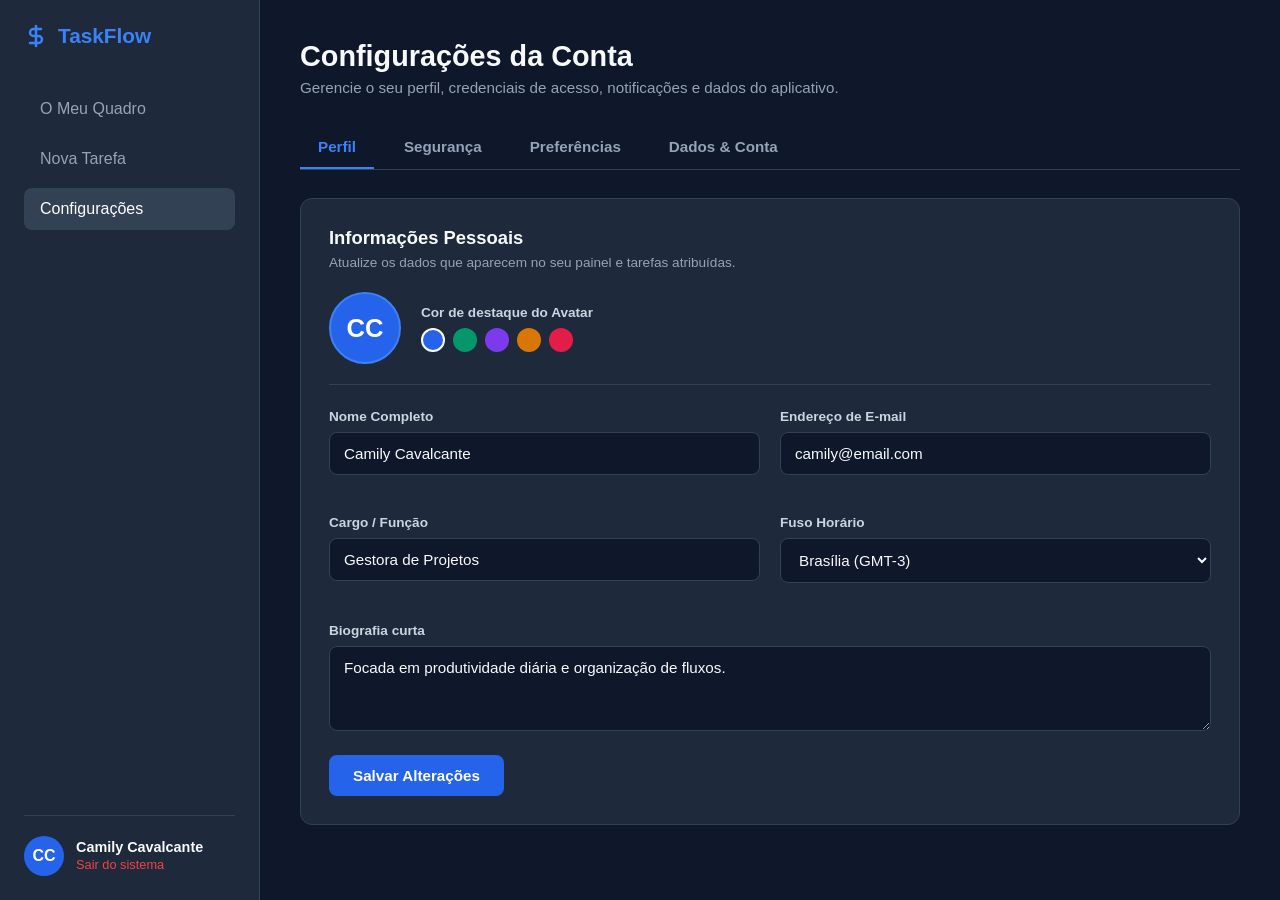
==== configuracoes.html @ 38b59432 "alterações" ====
<!DOCTYPE html>
<html lang="pt-PT">
<head>
    <meta charset="UTF-8">
    <meta name="viewport" content="width=device-width, initial-scale=1.0">
    <title>Gerenciador de Tarefas - Configurações</title>
    <style>
        * {
            margin: 0;
            padding: 0;
            box-sizing: border-box;
            font-family: 'Segoe UI', Tahoma, Geneva, Verdana, sans-serif;
        }

        body {
            background-color: #0f172a;
            color: #f8fafc;
            display: flex;
            min-height: 100vh;
        }

        /* Barra Lateral */
        .sidebar {
            width: 260px;
            background-color: #1e293b;
            padding: 24px;
            display: flex;
            flex-direction: column;
            justify-content: space-between;
            border-right: 1px solid #334155;
            flex-shrink: 0;
        }

        .logo {
            font-size: 1.3rem;
            font-weight: 700;
            color: #3b82f6;
            margin-bottom: 40px;
            display: flex;
            align-items: center;
            gap: 10px;
            text-decoration: none;
        }

        .nav-links {
            list-style: none;
            display: flex;
            flex-direction: column;
            gap: 8px;
        }

        .nav-item a {
            display: block;
            padding: 12px 16px;
            color: #94a3b8;
            text-decoration: none;
            border-radius: 8px;
            font-weight: 500;
            transition: all 0.2s;
        }

        .nav-item.active a, .nav-item a:hover {
            background-color: #334155;
            color: #fff;
        }

        .user-profile {
            display: flex;
            align-items: center;
            gap: 12px;
            padding-top: 20px;
            border-top: 1px solid #334155;
        }

        .avatar {
            width: 40px;
            height: 40px;
            background-color: #2563eb;
            border-radius: 50%;
            display: flex;
            align-items: center;
            justify-content: center;
            font-weight: 600;
            color: #fff;
            flex-shrink: 0;
        }

        .user-info .name {
            font-size: 0.9rem;
            font-weight: 600;
            max-width: 140px;
            white-space: nowrap;
            overflow: hidden;
            text-overflow: ellipsis;
        }

        .user-info .logout {
            font-size: 0.8rem;
            color: #ef4444;
            text-decoration: none;
            display: inline-block;
            margin-top: 2px;
        }

        /* Conteúdo Principal */
        .main-content {
            flex: 1;
            padding: 40px;
            overflow-y: auto;
            max-width: 1050px;
        }

        .header {
            margin-bottom: 30px;
        }

        .header h1 {
            font-size: 1.8rem;
            margin-bottom: 6px;
        }

        .header p {
            color: #94a3b8;
            font-size: 0.95rem;
        }

        /* Abas de Navegação Interna */
        .settings-tabs {
            display: flex;
            gap: 12px;
            border-bottom: 1px solid #334155;
            margin-bottom: 28px;
            overflow-x: auto;
        }

        .tab-btn {
            background: transparent;
            border: none;
            outline: none;
            color: #94a3b8;
            padding: 12px 18px;
            font-size: 0.95rem;
            font-weight: 600;
            cursor: pointer;
            border-bottom: 2px solid transparent;
            transition: all 0.2s;
            white-space: nowrap;
        }

        .tab-btn:hover {
            color: #f8fafc;
        }

        .tab-btn.active {
            color: #3b82f6;
            border-bottom-color: #3b82f6;
        }

        /* Painéis das Abas */
        .tab-panel {
            display: none;
            animation: fadeIn 0.2s ease-in-out;
        }

        .tab-panel.active {
            display: block;
        }

        @keyframes fadeIn {
            from { opacity: 0; transform: translateY(4px); }
            to { opacity: 1; transform: translateY(0); }
        }

        /* Cards de Configuração */
        .card {
            background-color: #1e293b;
            border: 1px solid #334155;
            border-radius: 12px;
            padding: 28px;
            margin-bottom: 24px;
        }

        .card-title {
            font-size: 1.15rem;
            font-weight: 600;
            margin-bottom: 6px;
        }

        .card-desc {
            color: #94a3b8;
            font-size: 0.85rem;
            margin-bottom: 22px;
        }

        /* Seção do Avatar com Foto */
        .avatar-edit-section {
            display: flex;
            align-items: center;
            gap: 20px;
            margin-bottom: 24px;
            padding-bottom: 20px;
            border-bottom: 1px solid #334155;
        }

        .avatar-preview {
            width: 72px;
            height: 72px;
            border-radius: 50%;
            background-color: #2563eb;
            display: flex;
            align-items: center;
            justify-content: center;
            font-size: 1.6rem;
            font-weight: 700;
            color: #fff;
            border: 2px solid #3b82f6;
        }

        .avatar-colors {
            display: flex;
            gap: 8px;
            margin-top: 8px;
        }

        .color-dot {
            width: 24px;
            height: 24px;
            border-radius: 50%;
            cursor: pointer;
            border: 2px solid transparent;
            transition: transform 0.15s;
        }

        .color-dot:hover {
            transform: scale(1.15);
        }

        .color-dot.selected {
            border-color: #fff;
        }

        /* Formulários e Inputs */
        .form-grid {
            display: grid;
            grid-template-columns: 1fr 1fr;
            gap: 20px;
        }

        .form-group {
            margin-bottom: 20px;
        }

        .form-group.full-width {
            grid-column: 1 / -1;
        }

        label {
            display: block;
            margin-bottom: 8px;
            color: #cbd5e1;
            font-size: 0.85rem;
            font-weight: 600;
        }

        input[type="text"],
        input[type="email"],
        input[type="password"],
        select,
        textarea {
            width: 100%;
            padding: 12px 14px;
            background-color: #0f172a;
            border: 1px solid #334155;
            border-radius: 8px;
            color: #f8fafc;
            font-size: 0.95rem;
            outline: none;
            transition: border-color 0.2s;
        }

        input:focus, select:focus, textarea:focus {
            border-color: #3b82f6;
        }

        textarea {
            resize: vertical;
            min-height: 85px;
        }

        /* Toggle Switches */
        .toggle-item {
            display: flex;
            justify-content: space-between;
            align-items: center;
            padding: 16px 0;
            border-bottom: 1px solid #334155;
        }

        .toggle-item:last-child {
            border-bottom: none;
            padding-bottom: 0;
        }

        .toggle-label {
            font-weight: 600;
            font-size: 0.95rem;
            margin-bottom: 2px;
        }

        .toggle-desc {
            font-size: 0.8rem;
            color: #94a3b8;
        }

        .switch {
            position: relative;
            display: inline-block;
            width: 46px;
            height: 24px;
            flex-shrink: 0;
        }

        .switch input {
            opacity: 0;
            width: 0;
            height: 0;
        }

        .slider {
            position: absolute;
            cursor: pointer;
            top: 0; left: 0; right: 0; bottom: 0;
            background-color: #334155;
            transition: .3s;
            border-radius: 34px;
        }

        .slider:before {
            position: absolute;
            content: "";
            height: 18px;
            width: 18px;
            left: 3px;
            bottom: 3px;
            background-color: white;
            transition: .3s;
            border-radius: 50%;
        }

        input:checked + .slider {
            background-color: #2563eb;
        }

        input:checked + .slider:before {
            transform: translateX(22px);
        }

        /* Botões */
        .btn-primary {
            background-color: #2563eb;
            color: #fff;
            border: none;
            padding: 12px 24px;
            border-radius: 8px;
            font-weight: 600;
            font-size: 0.95rem;
            cursor: pointer;
            transition: background 0.2s;
        }

        .btn-primary:hover {
            background-color: #1d4ed8;
        }

        .btn-secondary {
            background-color: #334155;
            color: #cbd5e1;
            border: none;
            padding: 11px 20px;
            border-radius: 8px;
            font-weight: 600;
            font-size: 0.9rem;
            cursor: pointer;
            transition: background 0.2s;
        }

        .btn-secondary:hover {
            background-color: #475569;
        }

        .btn-danger {
            background-color: #ef4444;
            color: #fff;
            border: none;
            padding: 11px 20px;
            border-radius: 8px;
            font-weight: 600;
            font-size: 0.9rem;
            cursor: pointer;
            transition: background 0.2s;
        }

        .btn-danger:hover {
            background-color: #dc2626;
        }

        /* Zona de Perigo */
        .danger-card {
            border: 1px solid #7f1d1d;
            background-color: #1c151c;
        }

        .danger-card .card-title {
            color: #f87171;
        }

        /* Toast de Feedback */
        .toast {
            position: fixed;
            bottom: 24px;
            right: 24px;
            background-color: #10b981;
            color: #fff;
            padding: 14px 22px;
            border-radius: 8px;
            font-weight: 600;
            box-shadow: 0 10px 25px rgba(0, 0, 0, 0.4);
            transform: translateY(100px);
            opacity: 0;
            transition: all 0.3s ease;
            z-index: 999;
        }

        .toast.error {
            background-color: #ef4444;
        }

        .toast.show {
            transform: translateY(0);
            opacity: 1;
        }

        @media (max-width: 768px) {
            body { flex-direction: column; }
            .sidebar { width: 100%; border-right: none; border-bottom: 1px solid #334155; }
            .form-grid { grid-template-columns: 1fr; }
            .main-content { padding: 24px; }
        }
    </style>
</head>
<body>

    <!-- Barra Lateral -->
    <aside class="sidebar">
        <div>
            <a href="dashboard.html" class="logo">
                <svg width="24" height="24" viewBox="0 0 24 24" fill="none" stroke="currentColor" stroke-width="2.5" stroke-linecap="round" stroke-linejoin="round"><path d="M12 2v20M17 5H9.5a3.5 3.5 0 0 0 0 7h5a3.5 3.5 0 0 1 0 7H6"/></svg>
                TaskFlow
            </a>
            <ul class="nav-links">
                <li class="nav-item"><a href="dashboard.html">O Meu Quadro</a></li>
                <li class="nav-item"><a href="nova-tarefa.html">Nova Tarefa</a></li>
                <li class="nav-item active"><a href="configuracoes.html">Configurações</a></li>
            </ul>
        </div>

        <div class="user-profile">
            <div class="avatar" id="sidebarAvatar">U</div>
            <div class="user-info">
                <div class="name" id="sidebarName">Utilizador</div>
                <a href="index.html" class="logout" onclick="fazerLogout(event)">Sair do sistema</a>
            </div>
        </div>
    </aside>

    <!-- Conteúdo Principal -->
    <main class="main-content">
        <header class="header">
            <h1>Configurações da Conta</h1>
            <p>Gerencie o seu perfil, credenciais de acesso, notificações e dados do aplicativo.</p>
        </header>

        <!-- Navegação por Abas -->
        <div class="settings-tabs">
            <button class="tab-btn active" onclick="trocarAba(event, 'aba-perfil')">Perfil</button>
            <button class="tab-btn" onclick="trocarAba(event, 'aba-seguranca')">Segurança</button>
            <button class="tab-btn" onclick="trocarAba(event, 'aba-preferencias')">Preferências</button>
            <button class="tab-btn" onclick="trocarAba(event, 'aba-dados')">Dados & Conta</button>
        </div>

        <!-- ABA 1: PERFIL -->
        <section id="aba-perfil" class="tab-panel active">
            <div class="card">
                <h2 class="card-title">Informações Pessoais</h2>
                <p class="card-desc">Atualize os dados que aparecem no seu painel e tarefas atribuídas.</p>

                <div class="avatar-edit-section">
                    <div class="avatar-preview" id="previewAvatar">U</div>
                    <div>
                        <label>Cor de destaque do Avatar</label>
                        <div class="avatar-colors">
                            <div class="color-dot selected" style="background:#2563eb;" onclick="mudarCorAvatar('#2563eb', this)"></div>
                            <div class="color-dot" style="background:#059669;" onclick="mudarCorAvatar('#059669', this)"></div>
                            <div class="color-dot" style="background:#7c3aed;" onclick="mudarCorAvatar('#7c3aed', this)"></div>
                            <div class="color-dot" style="background:#d97706;" onclick="mudarCorAvatar('#d97706', this)"></div>
                            <div class="color-dot" style="background:#e11d48;" onclick="mudarCorAvatar('#e11d48', this)"></div>
                        </div>
                    </div>
                </div>

                <form id="formPerfil" onsubmit="salvarPerfil(event)">
                    <div class="form-grid">
                        <div class="form-group">
                            <label for="nome">Nome Completo</label>
                            <input type="text" id="nome" required placeholder="Ex: Camily Cavalcante">
                        </div>

                        <div class="form-group">
                            <label for="email">Endereço de E-mail</label>
                            <input type="email" id="email" required placeholder="exemplo@email.com">
                        </div>

                        <div class="form-group">
                            <label for="cargo">Cargo / Função</label>
                            <input type="text" id="cargo" placeholder="Ex: Gestora de Projetos">
                        </div>

                        <div class="form-group">
                            <label for="fuso">Fuso Horário</label>
                            <select id="fuso">
                                <option value="America/Sao_Paulo">Brasília (GMT-3)</option>
                                <option value="Europe/Lisbon">Lisboa (GMT+0)</option>
                                <option value="UTC">UTC Padrão</option>
                            </select>
                        </div>

                        <div class="form-group full-width">
                            <label for="biografia">Biografia curta</label>
                            <textarea id="biografia" placeholder="Descreva brevemente a sua função ou foco principal..."></textarea>
                        </div>
                    </div>

                    <button type="submit" class="btn-primary">Salvar Alterações</button>
                </form>
            </div>
        </section>

        <!-- ABA 2: SEGURANÇA -->
        <section id="aba-seguranca" class="tab-panel">
            <div class="card">
                <h2 class="card-title">Alterar Palavra-passe</h2>
                <p class="card-desc">Recomendamos utilizar uma senha forte contendo números, letras e símbolos.</p>

                <form id="formSenha" onsubmit="alterarSenha(event)" style="max-width: 500px;">
                    <div class="form-group">
                        <label for="senhaAtual">Palavra-passe Atual</label>
                        <input type="password" id="senhaAtual" placeholder="••••••••" required>
                    </div>

                    <div class="form-group">
                        <label for="novaSenha">Nova Palavra-passe</label>
                        <input type="password" id="novaSenha" placeholder="Mínimo de 8 caracteres" required minlength="6">
                    </div>

                    <div class="form-group">
                        <label for="confirmaSenha">Confirmar Nova Palavra-passe</label>
                        <input type="password" id="confirmaSenha" placeholder="Repita a nova senha" required minlength="6">
                    </div>

                    <button type="submit" class="btn-primary">Atualizar Palavra-passe</button>
                </form>
            </div>

            <div class="card">
                <h2 class="card-title">Camada Extra de Proteção (2FA)</h2>
                <p class="card-desc">Adicione autenticação em dois fatores para impedir acessos não autorizados.</p>

                <div class="toggle-item">
                    <div>
                        <div class="toggle-label">Autenticação em Duas Etapas</div>
                        <div class="toggle-desc">Solicitar código de verificação via e-mail ou app authenticator ao fazer login.</div>
                    </div>
                    <label class="switch">
                        <input type="checkbox" id="check2FA" onchange="salvar2FA(this.checked)">
                        <span class="slider"></span>
                    </label>
                </div>
            </div>

            <div class="card">
                <h2 class="card-title">Sessões Ativas</h2>
                <p class="card-desc">Dispositivos conectados à sua conta.</p>

                <div class="toggle-item">
                    <div>
                        <div class="toggle-label">Navegador Atual (Este dispositivo)</div>
                        <div class="toggle-desc" id="sessaoStatus">Sessão iniciada • Online agora</div>
                    </div>
                    <span style="color: #10b981; font-size: 0.85rem; font-weight: 600;">Ativo</span>
                </div>
            </div>
        </section>

        <!-- ABA 3: PREFERÊNCIAS -->
        <section id="aba-preferencias" class="tab-panel">
            <div class="card">
                <h2 class="card-title">Notificações e Avisos</h2>
                <p class="card-desc">Controle como e quando deseja receber alertas sobre prazos.</p>

                <div class="toggle-item">
                    <div>
                        <div class="toggle-label">Lembretes de Tarefas Próximas do Vencimento</div>
                        <div class="toggle-desc">Avisar com antecedência quando uma tarefa tiver prazo para o dia de hoje.</div>
                    </div>
                    <label class="switch">
                        <input type="checkbox" id="notifPrazos" checked onchange="salvarPref('notifPrazos', this.checked)">
                        <span class="slider"></span>
                    </label>
                </div>

                <div class="toggle-item">
                    <div>
                        <div class="toggle-label">Sons de Conclusão</div>
                        <div class="toggle-desc">Emitir um som suave ao marcar uma tarefa como concluída.</div>
                    </div>
                    <label class="switch">
                        <input type="checkbox" id="somConclusao" checked onchange="salvarPref('somConclusao', this.checked)">
                        <span class="slider"></span>
                    </label>
                </div>
            </div>

            <div class="card">
                <h2 class="card-title">Exibição de Tarefas</h2>
                <div class="form-grid" style="max-width: 500px;">
                    <div class="form-group">
                        <label for="formatoData">Formato de Data</label>
                        <select id="formatoData" onchange="salvarPref('formatoData', this.value)">
                            <option value="pt-BR">DD/MM/AAAA (Padrão)</option>
                            <option value="en-US">AAAA-MM-DD (ISO)</option>
                        </select>
                    </div>
                </div>
            </div>
        </section>

        <!-- ABA 4: DADOS & CONTA -->
        <section id="aba-dados" class="tab-panel">
            <div class="card">
                <h2 class="card-title">Exportação de Tarefas</h2>
                <p class="card-desc">Transfira ou faça backup de todas as suas tarefas criadas no TaskFlow.</p>
                <button type="button" class="btn-secondary" onclick="exportarTarefas()">Exportar Tarefas (.JSON)</button>
            </div>

            <div class="card danger-card">
                <h2 class="card-title">Zona de Perigo</h2>
                <p class="card-desc">Ações irreversíveis que afetam o seu banco de dados local.</p>

                <div class="toggle-item">
                    <div>
                        <div class="toggle-label" style="color: #fca5a5;">Limpar Tarefas Concluídas</div>
                        <div class="toggle-desc">Remove apenas as tarefas que já estão marcadas como "Concluídas".</div>
                    </div>
                    <button type="button" class="btn-secondary" onclick="limparConcluidas()">Limpar Concluídas</button>
                </div>

                <div class="toggle-item" style="margin-top: 16px;">
                    <div>
                        <div class="toggle-label" style="color: #ef4444;">Restaurar Dados de Fábrica</div>
                        <div class="toggle-desc">Apaga todas as tarefas e reseta o perfil para os valores de teste iniciais.</div>
                    </div>
                    <button type="button" class="btn-danger" onclick="resetarTudo()">Resetar Tudo</button>
                </div>
            </div>
        </section>
    </main>

    <!-- Toast de Notificação -->
    <div id="toast" class="toast">Alterações guardadas com sucesso!</div>

    <script>
        const KEY_USER = "taskflow_user";
        const KEY_TAREFAS = "taskflow_tarefas";

        // Obter iniciais a partir do nome
        function obterIniciais(nome) {
            if (!nome) return "U";
            const partes = nome.trim().split(" ");
            if (partes.length === 1) return partes[0].substring(0, 2).toUpperCase();
            return (partes[0][0] + partes[partes.length - 1][0]).toUpperCase();
        }

        // Exibir Toast
        function mostrarToast(mensagem, isError = false) {
            const toast = document.getElementById("toast");
            toast.textContent = mensagem;
            toast.className = isError ? "toast error show" : "toast show";
            setTimeout(() => {
                toast.className = "toast";
            }, 3000);
        }

        // Alternar Abas
        function trocarAba(evt, idAba) {
            document.querySelectorAll(".tab-btn").forEach(b => b.classList.remove("active"));
            document.querySelectorAll(".tab-panel").forEach(p => p.classList.remove("active"));
            
            evt.currentTarget.classList.add("active");
            document.getElementById(idAba).classList.add("active");
        }

        // Carregar Perfil do LocalStorage
        function carregarPerfil() {
            const salvo = localStorage.getItem(KEY_USER);
            const user = salvo ? JSON.parse(salvo) : {
                nome: "Camily Cavalcante",
                email: "camily@email.com",
                cargo: "Gestora de Projetos",
                fuso: "America/Sao_Paulo",
                biografia: "Focada em produtividade diária e organização de fluxos.",
                corAvatar: "#2563eb",
                twoFactor: false,
                notifPrazos: true,
                somConclusao: true,
                formatoData: "pt-BR"
            };

            // Preencher campos
            document.getElementById("nome").value = user.nome || "";
            document.getElementById("email").value = user.email || "";
            document.getElementById("cargo").value = user.cargo || "";
            document.getElementById("fuso").value = user.fuso || "America/Sao_Paulo";
            document.getElementById("biografia").value = user.biografia || "";
            document.getElementById("check2FA").checked = !!user.twoFactor;
            document.getElementById("notifPrazos").checked = user.notifPrazos !== false;
            document.getElementById("somConclusao").checked = user.somConclusao !== false;
            document.getElementById("formatoData").value = user.formatoData || "pt-BR";

            atualizarUIUsuario(user);
        }

        // Atualizar interface visual do avatar e nome
        function atualizarUIUsuario(user) {
            const iniciais = obterIniciais(user.nome);
            const cor = user.corAvatar || "#2563eb";

            // Sidebar
            const sbAvatar = document.getElementById("sidebarAvatar");
            const sbName = document.getElementById("sidebarName");
            if (sbAvatar) {
                sbAvatar.textContent = iniciais;
                sbAvatar.style.backgroundColor = cor;
            }
            if (sbName) sbName.textContent = user.nome;

            // Preview na tela de perfil
            const prAvatar = document.getElementById("previewAvatar");
            if (prAvatar) {
                prAvatar.textContent = iniciais;
                prAvatar.style.backgroundColor = cor;
            }
        }

        // Mudar cor do avatar
        function mudarCorAvatar(cor, elemento) {
            document.querySelectorAll(".color-dot").forEach(d => d.classList.remove("selected"));
            elemento.classList.add("selected");

            const salvo = JSON.parse(localStorage.getItem(KEY_USER) || "{}");
            salvo.corAvatar = cor;
            localStorage.setItem(KEY_USER, JSON.stringify(salvo));
            atualizarUIUsuario(salvo);
            mostrarToast("Cor do avatar atualizada!");
        }

        // Salvar Perfil
        function salvarPerfil(event) {
            event.preventDefault();
            const salvo = JSON.parse(localStorage.getItem(KEY_USER) || "{}");

            salvo.nome = document.getElementById("nome").value;
            salvo.email = document.getElementById("email").value;
            salvo.cargo = document.getElementById("cargo").value;
            salvo.fuso = document.getElementById("fuso").value;
            salvo.biografia = document.getElementById("biografia").value;

            localStorage.setItem(KEY_USER, JSON.stringify(salvo));
            atualizarUIUsuario(salvo);
            mostrarToast("Perfil atualizado com sucesso!");
        }

        // Salvar 2FA
        function salvar2FA(ativo) {
            const salvo = JSON.parse(localStorage.getItem(KEY_USER) || "{}");
            salvo.twoFactor = ativo;
            localStorage.setItem(KEY_USER, JSON.stringify(salvo));
            mostrarToast(ativo ? "Autenticação em 2 etapas ativada!" : "Autenticação em 2 etapas desativada.");
        }

        // Salvar Preferências
        function salvarPref(chave, valor) {
            const salvo = JSON.parse(localStorage.getItem(KEY_USER) || "{}");
            salvo[chave] = valor;
            localStorage.setItem(KEY_USER, JSON.stringify(salvo));
            mostrarToast("Preferência guardada!");
        }

        // Alterar Senha
        function alterarSenha(event) {
            event.preventDefault();
            const atual = document.getElementById("senhaAtual").value;
            const nova = document.getElementById("novaSenha").value;
            const confirma = document.getElementById("confirmaSenha").value;

            if (nova !== confirma) {
                mostrarToast("A nova palavra-passe e a confirmação não conferem.", true);
                return;
            }

            if (nova.length < 6) {
                mostrarToast("A nova palavra-passe deve ter no mínimo 6 caracteres.", true);
                return;
            }

            // Simulação de alteração com sucesso
            localStorage.setItem("taskflow_pass_updated", new Date().toISOString());
            document.getElementById("formSenha").reset();
            mostrarToast("Palavra-passe alterada com sucesso!");
        }

        // Exportar tarefas
        function exportarTarefas() {
            const tarefas = localStorage.getItem(KEY_TAREFAS) || "[]";
            const blob = new Blob([tarefas], { type: "application/json" });
            const url = URL.createObjectURL(blob);
            const a = document.createElement("a");
            a.href = url;
            a.download = `taskflow_backup_${new Date().toISOString().slice(0,10)}.json`;
            a.click();
            URL.revokeObjectURL(url);
            mostrarToast("Arquivo de tarefas exportado!");
        }

        // Limpar Concluídas
        function limparConcluidas() {
            if (!confirm("Tem certeza que deseja apagar todas as tarefas concluídas?")) return;
            const tarefas = JSON.parse(localStorage.getItem(KEY_TAREFAS) || "[]");
            const ativas = tarefas.filter(t => t.status !== "concluida");
            localStorage.setItem(KEY_TAREFAS, JSON.stringify(ativas));
            mostrarToast("Tarefas concluídas removidas.");
        }

        // Resetar tudo
        function resetarTudo() {
            if (!confirm("ATENÇÃO: Deseja apagar todas as tarefas e restaurar os dados de fábrica? Esta ação não pode ser desfeita.")) return;
            localStorage.removeItem(KEY_TAREFAS);
            localStorage.removeItem(KEY_USER);
            mostrarToast("Dados restaurados! Recarregando...");
            setTimeout(() => location.reload(), 1200);
        }

        // Logout
        function fazerLogout(e) {
            e.preventDefault();
            localStorage.removeItem("userToken");
            location.href = "login.html";
        }

        // Inicializar
        document.addEventListener("DOMContentLoaded", carregarPerfil);
    </script>
</body>
</html>
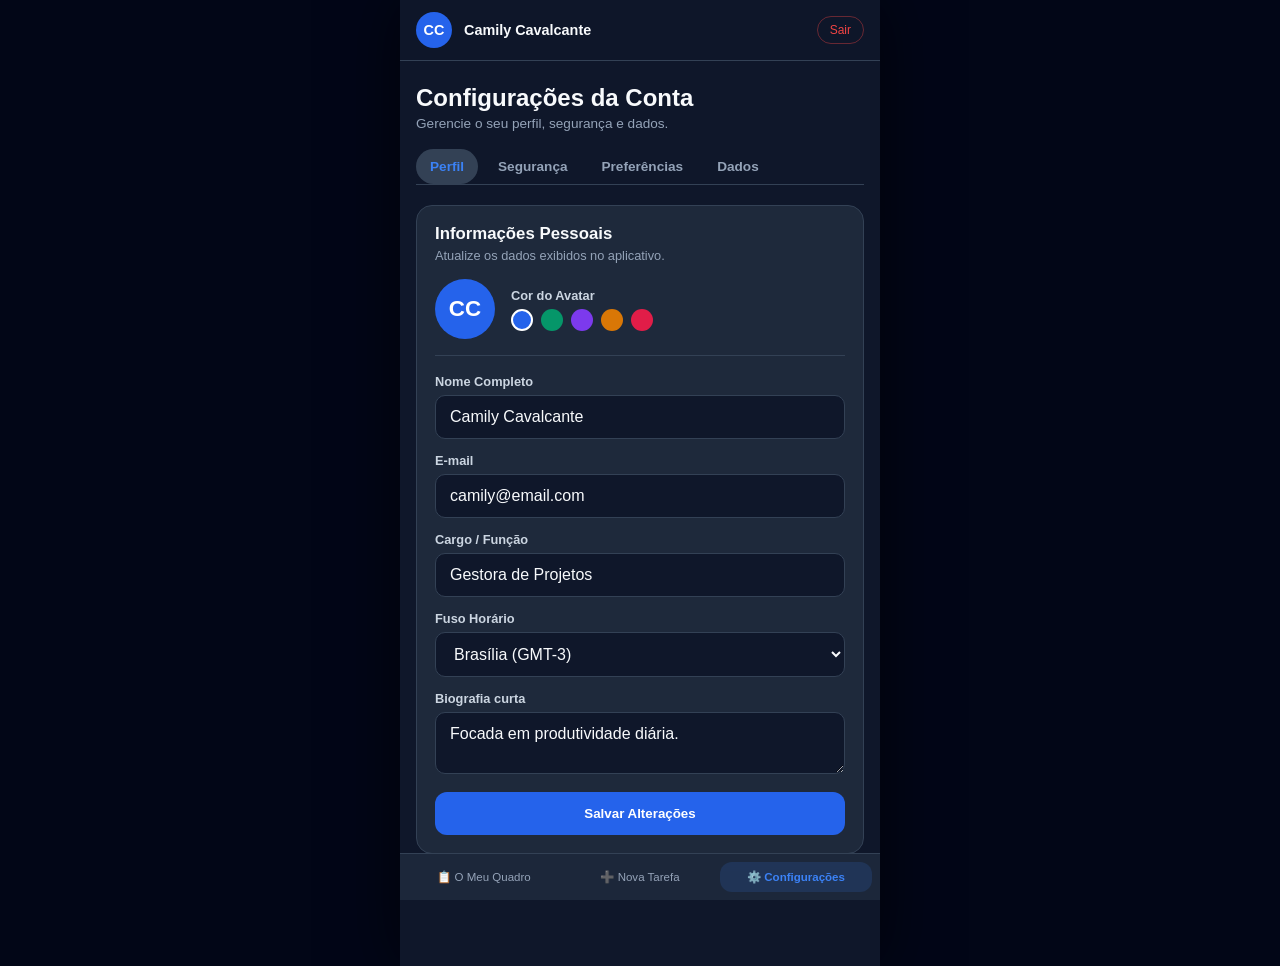
==== commit ccc307d1: "alteração" ====
--- a/configuracoes.html
+++ b/configuracoes.html
@@ -2,7 +2,11 @@
 <html lang="pt-PT">
 <head>
     <meta charset="UTF-8">
-    <meta name="viewport" content="width=device-width, initial-scale=1.0">
+    <meta name="viewport" content="width=device-width, initial-scale=1.0, viewport-fit=cover, maximum-scale=1">
+    <meta name="theme-color" content="#0f172a">
+    <meta name="mobile-web-app-capable" content="yes">
+    <meta name="apple-mobile-web-app-capable" content="yes">
+    <meta name="apple-mobile-web-app-status-bar-style" content="black-translucent">
     <title>Gerenciador de Tarefas - Configurações</title>
     <style>
         * {
@@ -12,125 +16,168 @@
             font-family: 'Segoe UI', Tahoma, Geneva, Verdana, sans-serif;
         }
 
+        html { background: #020617; }
         body {
             background-color: #0f172a;
             color: #f8fafc;
-            display: flex;
+            display: block;
             min-height: 100vh;
-        }
-
-        /* Barra Lateral */
+            min-height: 100dvh;
+            max-width: 480px;
+            margin: 0 auto;
+            -webkit-tap-highlight-color: transparent;
+            overscroll-behavior: none;
+            box-shadow: 0 0 60px rgba(0,0,0,.6);
+        }
+
+        input, textarea, select {
+            font-size: 16px;
+            user-select: text;
+            -webkit-user-select: text;
+        }
+
+        button, .btn-primary, a { touch-action: manipulation; }
+        button:active, .btn-primary:active, .tab-btn:active { transform: scale(.96); }
+        ::-webkit-scrollbar { display: none; }
+
+        /* Barra Inferior (App Shell) */
         .sidebar {
-            width: 260px;
-            background-color: #1e293b;
-            padding: 24px;
-            display: flex;
-            flex-direction: column;
-            justify-content: space-between;
-            border-right: 1px solid #334155;
-            flex-shrink: 0;
-        }
-
-        .logo {
-            font-size: 1.3rem;
-            font-weight: 700;
-            color: #3b82f6;
-            margin-bottom: 40px;
-            display: flex;
-            align-items: center;
-            gap: 10px;
-            text-decoration: none;
-        }
+            position: fixed;
+            bottom: 0;
+            left: 0;
+            right: 0;
+            margin: 0 auto;
+            max-width: 480px;
+            width: 100%;
+            height: auto;
+            padding: 8px 8px calc(8px + env(safe-area-inset-bottom));
+            border-top: 1px solid #334155;
+            background: rgba(30, 41, 59, 0.95);
+            backdrop-filter: blur(12px);
+            -webkit-backdrop-filter: blur(12px);
+            z-index: 900;
+        }
+
+        .sidebar .logo { display: none; }
 
         .nav-links {
             list-style: none;
             display: flex;
+            flex-direction: row;
+            justify-content: space-around;
+            gap: 4px;
+        }
+
+        .nav-item { flex: 1; }
+
+        .nav-item a {
+            display: flex;
             flex-direction: column;
-            gap: 8px;
-        }
-
-        .nav-item a {
-            display: block;
-            padding: 12px 16px;
+            align-items: center;
+            justify-content: center;
+            text-align: center;
+            gap: 2px;
+            padding: 8px 4px;
+            font-size: 0.72rem;
+            border-radius: 12px;
+            text-decoration: none;
             color: #94a3b8;
-            text-decoration: none;
-            border-radius: 8px;
-            font-weight: 500;
+            width: 100%;
             transition: all 0.2s;
         }
 
-        .nav-item.active a, .nav-item a:hover {
-            background-color: #334155;
-            color: #fff;
-        }
-
+        .nav-item.active a {
+            background: rgba(59, 130, 246, 0.15);
+            color: #3b82f6;
+            font-weight: 600;
+        }
+
+        /* Top Bar */
         .user-profile {
+            position: fixed;
+            top: 0;
+            left: 0;
+            right: 0;
+            margin: 0 auto;
+            max-width: 480px;
+            padding: calc(12px + env(safe-area-inset-top)) 16px 12px;
+            border-bottom: 1px solid #334155;
+            background: rgba(15, 23, 42, 0.92);
+            backdrop-filter: blur(14px);
+            -webkit-backdrop-filter: blur(14px);
             display: flex;
             align-items: center;
             gap: 12px;
-            padding-top: 20px;
-            border-top: 1px solid #334155;
+            z-index: 900;
         }
 
         .avatar {
-            width: 40px;
-            height: 40px;
+            width: 36px;
+            height: 36px;
             background-color: #2563eb;
             border-radius: 50%;
             display: flex;
             align-items: center;
             justify-content: center;
             font-weight: 600;
+            flex-shrink: 0;
             color: #fff;
-            flex-shrink: 0;
+            font-size: 0.9rem;
+        }
+
+        .user-info {
+            flex: 1;
+            display: flex;
+            align-items: center;
+            justify-content: space-between;
         }
 
         .user-info .name {
             font-size: 0.9rem;
             font-weight: 600;
-            max-width: 140px;
+            max-width: 200px;
             white-space: nowrap;
             overflow: hidden;
             text-overflow: ellipsis;
         }
 
         .user-info .logout {
-            font-size: 0.8rem;
+            font-size: 0.75rem;
             color: #ef4444;
             text-decoration: none;
-            display: inline-block;
-            margin-top: 2px;
+            padding: 6px 12px;
+            border: 1px solid rgba(239, 68, 68, 0.4);
+            border-radius: 999px;
         }
 
         /* Conteúdo Principal */
         .main-content {
-            flex: 1;
-            padding: 40px;
-            overflow-y: auto;
-            max-width: 1050px;
+            padding: calc(84px + env(safe-area-inset-top)) 16px calc(96px + env(safe-area-inset-bottom));
+            overflow-x: hidden;
         }
 
         .header {
-            margin-bottom: 30px;
+            margin-bottom: 18px;
         }
 
         .header h1 {
-            font-size: 1.8rem;
-            margin-bottom: 6px;
+            font-size: 1.5rem;
+            margin-bottom: 4px;
         }
 
         .header p {
             color: #94a3b8;
-            font-size: 0.95rem;
-        }
-
-        /* Abas de Navegação Interna */
+            font-size: 0.85rem;
+        }
+
+        /* Abas */
         .settings-tabs {
             display: flex;
-            gap: 12px;
+            overflow-x: auto;
+            gap: 6px;
             border-bottom: 1px solid #334155;
-            margin-bottom: 28px;
-            overflow-x: auto;
+            margin-bottom: 20px;
+            scrollbar-width: none;
         }
 
         .tab-btn {
@@ -138,366 +185,217 @@
             border: none;
             outline: none;
             color: #94a3b8;
-            padding: 12px 18px;
-            font-size: 0.95rem;
+            padding: 10px 14px;
+            font-size: 0.85rem;
             font-weight: 600;
             cursor: pointer;
-            border-bottom: 2px solid transparent;
+            border-radius: 999px;
+            white-space: nowrap;
             transition: all 0.2s;
-            white-space: nowrap;
-        }
-
-        .tab-btn:hover {
-            color: #f8fafc;
         }
 
         .tab-btn.active {
+            background: #334155;
             color: #3b82f6;
-            border-bottom-color: #3b82f6;
-        }
-
-        /* Painéis das Abas */
+        }
+
         .tab-panel {
             display: none;
             animation: fadeIn 0.2s ease-in-out;
         }
 
-        .tab-panel.active {
-            display: block;
-        }
+        .tab-panel.active { display: block; }
 
         @keyframes fadeIn {
             from { opacity: 0; transform: translateY(4px); }
             to { opacity: 1; transform: translateY(0); }
         }
 
-        /* Cards de Configuração */
         .card {
             background-color: #1e293b;
             border: 1px solid #334155;
-            border-radius: 12px;
-            padding: 28px;
-            margin-bottom: 24px;
+            border-radius: 16px;
+            padding: 18px;
+            margin-bottom: 16px;
         }
 
         .card-title {
-            font-size: 1.15rem;
+            font-size: 1.05rem;
             font-weight: 600;
-            margin-bottom: 6px;
+            margin-bottom: 4px;
         }
 
         .card-desc {
             color: #94a3b8;
-            font-size: 0.85rem;
-            margin-bottom: 22px;
-        }
-
-        /* Seção do Avatar com Foto */
+            font-size: 0.8rem;
+            margin-bottom: 16px;
+        }
+
         .avatar-edit-section {
             display: flex;
             align-items: center;
-            gap: 20px;
-            margin-bottom: 24px;
-            padding-bottom: 20px;
+            gap: 16px;
+            margin-bottom: 18px;
+            padding-bottom: 16px;
             border-bottom: 1px solid #334155;
         }
 
         .avatar-preview {
-            width: 72px;
-            height: 72px;
+            width: 60px;
+            height: 60px;
             border-radius: 50%;
             background-color: #2563eb;
             display: flex;
             align-items: center;
             justify-content: center;
-            font-size: 1.6rem;
+            font-size: 1.4rem;
             font-weight: 700;
             color: #fff;
-            border: 2px solid #3b82f6;
-        }
-
-        .avatar-colors {
-            display: flex;
-            gap: 8px;
-            margin-top: 8px;
-        }
-
+        }
+
+        .avatar-colors { display: flex; gap: 8px; margin-top: 6px; }
         .color-dot {
-            width: 24px;
-            height: 24px;
+            width: 22px;
+            height: 22px;
             border-radius: 50%;
             cursor: pointer;
             border: 2px solid transparent;
-            transition: transform 0.15s;
-        }
-
-        .color-dot:hover {
-            transform: scale(1.15);
-        }
-
-        .color-dot.selected {
-            border-color: #fff;
-        }
-
-        /* Formulários e Inputs */
-        .form-grid {
-            display: grid;
-            grid-template-columns: 1fr 1fr;
-            gap: 20px;
-        }
-
-        .form-group {
-            margin-bottom: 20px;
-        }
-
-        .form-group.full-width {
-            grid-column: 1 / -1;
-        }
-
-        label {
-            display: block;
-            margin-bottom: 8px;
-            color: #cbd5e1;
-            font-size: 0.85rem;
-            font-weight: 600;
-        }
-
-        input[type="text"],
-        input[type="email"],
-        input[type="password"],
-        select,
-        textarea {
+        }
+        .color-dot.selected { border-color: #fff; }
+
+        .form-group { margin-bottom: 14px; }
+        label { display: block; margin-bottom: 6px; color: #cbd5e1; font-size: 0.8rem; font-weight: 600; }
+
+        input[type="text"], input[type="email"], input[type="password"], select, textarea {
             width: 100%;
             padding: 12px 14px;
             background-color: #0f172a;
             border: 1px solid #334155;
-            border-radius: 8px;
+            border-radius: 10px;
             color: #f8fafc;
-            font-size: 0.95rem;
             outline: none;
-            transition: border-color 0.2s;
-        }
-
-        input:focus, select:focus, textarea:focus {
-            border-color: #3b82f6;
-        }
-
-        textarea {
-            resize: vertical;
-            min-height: 85px;
-        }
-
-        /* Toggle Switches */
+        }
+
         .toggle-item {
             display: flex;
             justify-content: space-between;
             align-items: center;
-            padding: 16px 0;
+            padding: 14px 0;
             border-bottom: 1px solid #334155;
-        }
-
-        .toggle-item:last-child {
-            border-bottom: none;
-            padding-bottom: 0;
-        }
-
-        .toggle-label {
-            font-weight: 600;
-            font-size: 0.95rem;
-            margin-bottom: 2px;
-        }
-
-        .toggle-desc {
-            font-size: 0.8rem;
-            color: #94a3b8;
-        }
+            gap: 12px;
+        }
+        .toggle-item:last-child { border-bottom: none; }
+        .toggle-label { font-weight: 600; font-size: 0.9rem; }
+        .toggle-desc { font-size: 0.75rem; color: #94a3b8; }
 
         .switch {
             position: relative;
             display: inline-block;
-            width: 46px;
+            width: 44px;
             height: 24px;
             flex-shrink: 0;
         }
-
-        .switch input {
-            opacity: 0;
-            width: 0;
-            height: 0;
-        }
-
+        .switch input { opacity: 0; width: 0; height: 0; }
         .slider {
-            position: absolute;
-            cursor: pointer;
-            top: 0; left: 0; right: 0; bottom: 0;
-            background-color: #334155;
-            transition: .3s;
-            border-radius: 34px;
-        }
-
+            position: absolute; cursor: pointer; top: 0; left: 0; right: 0; bottom: 0;
+            background-color: #334155; border-radius: 34px; transition: .3s;
+        }
         .slider:before {
-            position: absolute;
-            content: "";
-            height: 18px;
-            width: 18px;
-            left: 3px;
-            bottom: 3px;
-            background-color: white;
-            transition: .3s;
-            border-radius: 50%;
-        }
-
-        input:checked + .slider {
-            background-color: #2563eb;
-        }
-
-        input:checked + .slider:before {
-            transform: translateX(22px);
-        }
-
-        /* Botões */
+            position: absolute; content: ""; height: 18px; width: 18px; left: 3px; bottom: 3px;
+            background-color: white; border-radius: 50%; transition: .3s;
+        }
+        input:checked + .slider { background-color: #2563eb; }
+        input:checked + .slider:before { transform: translateX(20px); }
+
         .btn-primary {
+            width: 100%;
             background-color: #2563eb;
             color: #fff;
             border: none;
-            padding: 12px 24px;
-            border-radius: 8px;
+            padding: 14px;
+            border-radius: 12px;
             font-weight: 600;
-            font-size: 0.95rem;
             cursor: pointer;
-            transition: background 0.2s;
-        }
-
-        .btn-primary:hover {
-            background-color: #1d4ed8;
-        }
-
-        .btn-secondary {
-            background-color: #334155;
-            color: #cbd5e1;
+        }
+
+        .btn-secondary, .btn-danger {
+            padding: 10px 16px;
+            border-radius: 10px;
+            font-weight: 600;
+            cursor: pointer;
             border: none;
-            padding: 11px 20px;
-            border-radius: 8px;
-            font-weight: 600;
-            font-size: 0.9rem;
-            cursor: pointer;
-            transition: background 0.2s;
-        }
-
-        .btn-secondary:hover {
-            background-color: #475569;
-        }
-
-        .btn-danger {
-            background-color: #ef4444;
-            color: #fff;
-            border: none;
-            padding: 11px 20px;
-            border-radius: 8px;
-            font-weight: 600;
-            font-size: 0.9rem;
-            cursor: pointer;
-            transition: background 0.2s;
-        }
-
-        .btn-danger:hover {
-            background-color: #dc2626;
-        }
-
-        /* Zona de Perigo */
-        .danger-card {
-            border: 1px solid #7f1d1d;
-            background-color: #1c151c;
-        }
-
-        .danger-card .card-title {
-            color: #f87171;
-        }
-
-        /* Toast de Feedback */
+        }
+        .btn-secondary { background: #334155; color: #cbd5e1; }
+        .btn-danger { background: #ef4444; color: #fff; }
+
+        .danger-card { border: 1px solid #7f1d1d; }
+
         .toast {
             position: fixed;
-            bottom: 24px;
-            right: 24px;
+            bottom: calc(84px + env(safe-area-inset-bottom));
+            left: 20px;
+            right: 20px;
+            margin: 0 auto;
+            max-width: 440px;
             background-color: #10b981;
             color: #fff;
-            padding: 14px 22px;
-            border-radius: 8px;
+            padding: 12px 18px;
+            border-radius: 12px;
             font-weight: 600;
-            box-shadow: 0 10px 25px rgba(0, 0, 0, 0.4);
+            text-align: center;
             transform: translateY(100px);
             opacity: 0;
-            transition: all 0.3s ease;
+            transition: all 0.3s;
             z-index: 999;
         }
-
-        .toast.error {
-            background-color: #ef4444;
-        }
-
-        .toast.show {
-            transform: translateY(0);
-            opacity: 1;
-        }
-
-        @media (max-width: 768px) {
-            body { flex-direction: column; }
-            .sidebar { width: 100%; border-right: none; border-bottom: 1px solid #334155; }
-            .form-grid { grid-template-columns: 1fr; }
-            .main-content { padding: 24px; }
-        }
+        .toast.error { background-color: #ef4444; }
+        .toast.show { transform: translateY(0); opacity: 1; }
     </style>
 </head>
 <body>
 
-    <!-- Barra Lateral -->
+    <!-- BARRA LATERAL / INFERIOR (APP) -->
     <aside class="sidebar">
-        <div>
-            <a href="dashboard.html" class="logo">
-                <svg width="24" height="24" viewBox="0 0 24 24" fill="none" stroke="currentColor" stroke-width="2.5" stroke-linecap="round" stroke-linejoin="round"><path d="M12 2v20M17 5H9.5a3.5 3.5 0 0 0 0 7h5a3.5 3.5 0 0 1 0 7H6"/></svg>
-                TaskFlow
-            </a>
-            <ul class="nav-links">
-                <li class="nav-item"><a href="dashboard.html">O Meu Quadro</a></li>
-                <li class="nav-item"><a href="nova-tarefa.html">Nova Tarefa</a></li>
-                <li class="nav-item active"><a href="configuracoes.html">Configurações</a></li>
-            </ul>
+        <ul class="nav-links">
+            <li class="nav-item"><a href="dashboard.html">📋 O Meu Quadro</a></li>
+            <li class="nav-item"><a href="nova-tarefa.html">➕ Nova Tarefa</a></li>
+            <li class="nav-item active"><a href="configuracoes.html">⚙️ Configurações</a></li>
+        </ul>
+    </aside>
+
+    <!-- HEADER SUPERIOR -->
+    <div class="user-profile">
+        <div class="avatar" id="sidebarAvatar">U</div>
+        <div class="user-info">
+            <div class="name" id="sidebarName">Utilizador</div>
+            <a href="index.html" class="logout" onclick="fazerLogout(event)">Sair</a>
         </div>
-
-        <div class="user-profile">
-            <div class="avatar" id="sidebarAvatar">U</div>
-            <div class="user-info">
-                <div class="name" id="sidebarName">Utilizador</div>
-                <a href="index.html" class="logout" onclick="fazerLogout(event)">Sair do sistema</a>
-            </div>
-        </div>
-    </aside>
-
-    <!-- Conteúdo Principal -->
+    </div>
+
+    <!-- CONTEÚDO -->
     <main class="main-content">
         <header class="header">
             <h1>Configurações da Conta</h1>
-            <p>Gerencie o seu perfil, credenciais de acesso, notificações e dados do aplicativo.</p>
+            <p>Gerencie o seu perfil, segurança e dados.</p>
         </header>
 
-        <!-- Navegação por Abas -->
         <div class="settings-tabs">
             <button class="tab-btn active" onclick="trocarAba(event, 'aba-perfil')">Perfil</button>
             <button class="tab-btn" onclick="trocarAba(event, 'aba-seguranca')">Segurança</button>
             <button class="tab-btn" onclick="trocarAba(event, 'aba-preferencias')">Preferências</button>
-            <button class="tab-btn" onclick="trocarAba(event, 'aba-dados')">Dados & Conta</button>
+            <button class="tab-btn" onclick="trocarAba(event, 'aba-dados')">Dados</button>
         </div>
 
         <!-- ABA 1: PERFIL -->
         <section id="aba-perfil" class="tab-panel active">
             <div class="card">
                 <h2 class="card-title">Informações Pessoais</h2>
-                <p class="card-desc">Atualize os dados que aparecem no seu painel e tarefas atribuídas.</p>
+                <p class="card-desc">Atualize os dados exibidos no aplicativo.</p>
 
                 <div class="avatar-edit-section">
                     <div class="avatar-preview" id="previewAvatar">U</div>
                     <div>
-                        <label>Cor de destaque do Avatar</label>
+                        <label>Cor do Avatar</label>
                         <div class="avatar-colors">
                             <div class="color-dot selected" style="background:#2563eb;" onclick="mudarCorAvatar('#2563eb', this)"></div>
                             <div class="color-dot" style="background:#059669;" onclick="mudarCorAvatar('#059669', this)"></div>
@@ -509,35 +407,33 @@
                 </div>
 
                 <form id="formPerfil" onsubmit="salvarPerfil(event)">
-                    <div class="form-grid">
-                        <div class="form-group">
-                            <label for="nome">Nome Completo</label>
-                            <input type="text" id="nome" required placeholder="Ex: Camily Cavalcante">
-                        </div>
-
-                        <div class="form-group">
-                            <label for="email">Endereço de E-mail</label>
-                            <input type="email" id="email" required placeholder="exemplo@email.com">
-                        </div>
-
-                        <div class="form-group">
-                            <label for="cargo">Cargo / Função</label>
-                            <input type="text" id="cargo" placeholder="Ex: Gestora de Projetos">
-                        </div>
-
-                        <div class="form-group">
-                            <label for="fuso">Fuso Horário</label>
-                            <select id="fuso">
-                                <option value="America/Sao_Paulo">Brasília (GMT-3)</option>
-                                <option value="Europe/Lisbon">Lisboa (GMT+0)</option>
-                                <option value="UTC">UTC Padrão</option>
-                            </select>
-                        </div>
-
-                        <div class="form-group full-width">
-                            <label for="biografia">Biografia curta</label>
-                            <textarea id="biografia" placeholder="Descreva brevemente a sua função ou foco principal..."></textarea>
-                        </div>
+                    <div class="form-group">
+                        <label for="nome">Nome Completo</label>
+                        <input type="text" id="nome" required placeholder="Ex: Camily Cavalcante">
+                    </div>
+
+                    <div class="form-group">
+                        <label for="email">E-mail</label>
+                        <input type="email" id="email" required placeholder="exemplo@email.com">
+                    </div>
+
+                    <div class="form-group">
+                        <label for="cargo">Cargo / Função</label>
+                        <input type="text" id="cargo" placeholder="Ex: Gestora de Projetos">
+                    </div>
+
+                    <div class="form-group">
+                        <label for="fuso">Fuso Horário</label>
+                        <select id="fuso">
+                            <option value="America/Sao_Paulo">Brasília (GMT-3)</option>
+                            <option value="Europe/Lisbon">Lisboa (GMT+0)</option>
+                            <option value="UTC">UTC Padrão</option>
+                        </select>
+                    </div>
+
+                    <div class="form-group">
+                        <label for="biografia">Biografia curta</label>
+                        <textarea id="biografia" placeholder="Descreva brevemente a sua função..."></textarea>
                     </div>
 
                     <button type="submit" class="btn-primary">Salvar Alterações</button>
@@ -548,37 +444,35 @@
         <!-- ABA 2: SEGURANÇA -->
         <section id="aba-seguranca" class="tab-panel">
             <div class="card">
-                <h2 class="card-title">Alterar Palavra-passe</h2>
-                <p class="card-desc">Recomendamos utilizar uma senha forte contendo números, letras e símbolos.</p>
-
-                <form id="formSenha" onsubmit="alterarSenha(event)" style="max-width: 500px;">
+                <h2 class="card-title">Alterar Senha</h2>
+                <p class="card-desc">Defina uma senha forte com números e letras.</p>
+
+                <form id="formSenha" onsubmit="alterarSenha(event)">
                     <div class="form-group">
-                        <label for="senhaAtual">Palavra-passe Atual</label>
+                        <label for="senhaAtual">Senha Atual</label>
                         <input type="password" id="senhaAtual" placeholder="••••••••" required>
                     </div>
 
                     <div class="form-group">
-                        <label for="novaSenha">Nova Palavra-passe</label>
-                        <input type="password" id="novaSenha" placeholder="Mínimo de 8 caracteres" required minlength="6">
+                        <label for="novaSenha">Nova Senha</label>
+                        <input type="password" id="novaSenha" placeholder="Mínimo de 6 caracteres" required minlength="6">
                     </div>
 
                     <div class="form-group">
-                        <label for="confirmaSenha">Confirmar Nova Palavra-passe</label>
+                        <label for="confirmaSenha">Confirmar Senha</label>
                         <input type="password" id="confirmaSenha" placeholder="Repita a nova senha" required minlength="6">
                     </div>
 
-                    <button type="submit" class="btn-primary">Atualizar Palavra-passe</button>
+                    <button type="submit" class="btn-primary">Atualizar Senha</button>
                 </form>
             </div>
 
             <div class="card">
-                <h2 class="card-title">Camada Extra de Proteção (2FA)</h2>
-                <p class="card-desc">Adicione autenticação em dois fatores para impedir acessos não autorizados.</p>
-
+                <h2 class="card-title">2FA (Dois Fatores)</h2>
                 <div class="toggle-item">
                     <div>
                         <div class="toggle-label">Autenticação em Duas Etapas</div>
-                        <div class="toggle-desc">Solicitar código de verificação via e-mail ou app authenticator ao fazer login.</div>
+                        <div class="toggle-desc">Exigir código de verificação ao entrar.</div>
                     </div>
                     <label class="switch">
                         <input type="checkbox" id="check2FA" onchange="salvar2FA(this.checked)">
@@ -586,31 +480,16 @@
                     </label>
                 </div>
             </div>
-
-            <div class="card">
-                <h2 class="card-title">Sessões Ativas</h2>
-                <p class="card-desc">Dispositivos conectados à sua conta.</p>
-
-                <div class="toggle-item">
-                    <div>
-                        <div class="toggle-label">Navegador Atual (Este dispositivo)</div>
-                        <div class="toggle-desc" id="sessaoStatus">Sessão iniciada • Online agora</div>
-                    </div>
-                    <span style="color: #10b981; font-size: 0.85rem; font-weight: 600;">Ativo</span>
-                </div>
-            </div>
         </section>
 
         <!-- ABA 3: PREFERÊNCIAS -->
         <section id="aba-preferencias" class="tab-panel">
             <div class="card">
-                <h2 class="card-title">Notificações e Avisos</h2>
-                <p class="card-desc">Controle como e quando deseja receber alertas sobre prazos.</p>
-
+                <h2 class="card-title">Notificações</h2>
                 <div class="toggle-item">
                     <div>
-                        <div class="toggle-label">Lembretes de Tarefas Próximas do Vencimento</div>
-                        <div class="toggle-desc">Avisar com antecedência quando uma tarefa tiver prazo para o dia de hoje.</div>
+                        <div class="toggle-label">Avisos de Prazos</div>
+                        <div class="toggle-desc">Lembrar tarefas do dia de hoje.</div>
                     </div>
                     <label class="switch">
                         <input type="checkbox" id="notifPrazos" checked onchange="salvarPref('notifPrazos', this.checked)">
@@ -621,7 +500,7 @@
                 <div class="toggle-item">
                     <div>
                         <div class="toggle-label">Sons de Conclusão</div>
-                        <div class="toggle-desc">Emitir um som suave ao marcar uma tarefa como concluída.</div>
+                        <div class="toggle-desc">Som suave ao finalizar tarefa.</div>
                     </div>
                     <label class="switch">
                         <input type="checkbox" id="somConclusao" checked onchange="salvarPref('somConclusao', this.checked)">
@@ -629,60 +508,43 @@
                     </label>
                 </div>
             </div>
-
-            <div class="card">
-                <h2 class="card-title">Exibição de Tarefas</h2>
-                <div class="form-grid" style="max-width: 500px;">
-                    <div class="form-group">
-                        <label for="formatoData">Formato de Data</label>
-                        <select id="formatoData" onchange="salvarPref('formatoData', this.value)">
-                            <option value="pt-BR">DD/MM/AAAA (Padrão)</option>
-                            <option value="en-US">AAAA-MM-DD (ISO)</option>
-                        </select>
-                    </div>
-                </div>
-            </div>
         </section>
 
-        <!-- ABA 4: DADOS & CONTA -->
+        <!-- ABA 4: DADOS -->
         <section id="aba-dados" class="tab-panel">
             <div class="card">
-                <h2 class="card-title">Exportação de Tarefas</h2>
-                <p class="card-desc">Transfira ou faça backup de todas as suas tarefas criadas no TaskFlow.</p>
-                <button type="button" class="btn-secondary" onclick="exportarTarefas()">Exportar Tarefas (.JSON)</button>
+                <h2 class="card-title">Exportar Dados</h2>
+                <p class="card-desc">Baixe um backup de todas as tarefas.</p>
+                <button type="button" class="btn-secondary" onclick="exportarTarefas()">Exportar (.JSON)</button>
             </div>
 
             <div class="card danger-card">
-                <h2 class="card-title">Zona de Perigo</h2>
-                <p class="card-desc">Ações irreversíveis que afetam o seu banco de dados local.</p>
-
+                <h2 class="card-title" style="color: #f87171;">Zona de Perigo</h2>
                 <div class="toggle-item">
                     <div>
                         <div class="toggle-label" style="color: #fca5a5;">Limpar Tarefas Concluídas</div>
-                        <div class="toggle-desc">Remove apenas as tarefas que já estão marcadas como "Concluídas".</div>
-                    </div>
-                    <button type="button" class="btn-secondary" onclick="limparConcluidas()">Limpar Concluídas</button>
+                        <div class="toggle-desc">Apaga apenas as tarefas marcadas como concluídas.</div>
+                    </div>
+                    <button type="button" class="btn-secondary" onclick="limparConcluidas()">Limpar</button>
                 </div>
 
-                <div class="toggle-item" style="margin-top: 16px;">
+                <div class="toggle-item" style="margin-top: 14px;">
                     <div>
-                        <div class="toggle-label" style="color: #ef4444;">Restaurar Dados de Fábrica</div>
-                        <div class="toggle-desc">Apaga todas as tarefas e reseta o perfil para os valores de teste iniciais.</div>
-                    </div>
-                    <button type="button" class="btn-danger" onclick="resetarTudo()">Resetar Tudo</button>
+                        <div class="toggle-label" style="color: #ef4444;">Restaurar de Fábrica</div>
+                        <div class="toggle-desc">Apaga tudo e restaura o app para o estado inicial.</div>
+                    </div>
+                    <button type="button" class="btn-danger" onclick="resetarTudo()">Resetar</button>
                 </div>
             </div>
         </section>
     </main>
 
-    <!-- Toast de Notificação -->
-    <div id="toast" class="toast">Alterações guardadas com sucesso!</div>
+    <div id="toast" class="toast">Alterações salvas!</div>
 
     <script>
         const KEY_USER = "taskflow_user";
         const KEY_TAREFAS = "taskflow_tarefas";
 
-        // Obter iniciais a partir do nome
         function obterIniciais(nome) {
             if (!nome) return "U";
             const partes = nome.trim().split(" ");
@@ -690,26 +552,20 @@
             return (partes[0][0] + partes[partes.length - 1][0]).toUpperCase();
         }
 
-        // Exibir Toast
         function mostrarToast(mensagem, isError = false) {
             const toast = document.getElementById("toast");
             toast.textContent = mensagem;
             toast.className = isError ? "toast error show" : "toast show";
-            setTimeout(() => {
-                toast.className = "toast";
-            }, 3000);
-        }
-
-        // Alternar Abas
+            setTimeout(() => { toast.className = "toast"; }, 2500);
+        }
+
         function trocarAba(evt, idAba) {
             document.querySelectorAll(".tab-btn").forEach(b => b.classList.remove("active"));
             document.querySelectorAll(".tab-panel").forEach(p => p.classList.remove("active"));
-            
             evt.currentTarget.classList.add("active");
             document.getElementById(idAba).classList.add("active");
         }
 
-        // Carregar Perfil do LocalStorage
         function carregarPerfil() {
             const salvo = localStorage.getItem(KEY_USER);
             const user = salvo ? JSON.parse(salvo) : {
@@ -717,15 +573,13 @@
                 email: "camily@email.com",
                 cargo: "Gestora de Projetos",
                 fuso: "America/Sao_Paulo",
-                biografia: "Focada em produtividade diária e organização de fluxos.",
+                biografia: "Focada em produtividade diária.",
                 corAvatar: "#2563eb",
                 twoFactor: false,
                 notifPrazos: true,
-                somConclusao: true,
-                formatoData: "pt-BR"
+                somConclusao: true
             };
 
-            // Preencher campos
             document.getElementById("nome").value = user.nome || "";
             document.getElementById("email").value = user.email || "";
             document.getElementById("cargo").value = user.cargo || "";
@@ -734,17 +588,14 @@
             document.getElementById("check2FA").checked = !!user.twoFactor;
             document.getElementById("notifPrazos").checked = user.notifPrazos !== false;
             document.getElementById("somConclusao").checked = user.somConclusao !== false;
-            document.getElementById("formatoData").value = user.formatoData || "pt-BR";
 
             atualizarUIUsuario(user);
         }
 
-        // Atualizar interface visual do avatar e nome
         function atualizarUIUsuario(user) {
             const iniciais = obterIniciais(user.nome);
             const cor = user.corAvatar || "#2563eb";
 
-            // Sidebar
             const sbAvatar = document.getElementById("sidebarAvatar");
             const sbName = document.getElementById("sidebarName");
             if (sbAvatar) {
@@ -753,7 +604,6 @@
             }
             if (sbName) sbName.textContent = user.nome;
 
-            // Preview na tela de perfil
             const prAvatar = document.getElementById("previewAvatar");
             if (prAvatar) {
                 prAvatar.textContent = iniciais;
@@ -761,7 +611,6 @@
             }
         }
 
-        // Mudar cor do avatar
         function mudarCorAvatar(cor, elemento) {
             document.querySelectorAll(".color-dot").forEach(d => d.classList.remove("selected"));
             elemento.classList.add("selected");
@@ -773,7 +622,6 @@
             mostrarToast("Cor do avatar atualizada!");
         }
 
-        // Salvar Perfil
         function salvarPerfil(event) {
             event.preventDefault();
             const salvo = JSON.parse(localStorage.getItem(KEY_USER) || "{}");
@@ -789,23 +637,20 @@
             mostrarToast("Perfil atualizado com sucesso!");
         }
 
-        // Salvar 2FA
         function salvar2FA(ativo) {
             const salvo = JSON.parse(localStorage.getItem(KEY_USER) || "{}");
             salvo.twoFactor = ativo;
             localStorage.setItem(KEY_USER, JSON.stringify(salvo));
-            mostrarToast(ativo ? "Autenticação em 2 etapas ativada!" : "Autenticação em 2 etapas desativada.");
-        }
-
-        // Salvar Preferências
+            mostrarToast(ativo ? "2FA ativado!" : "2FA desativado.");
+        }
+
         function salvarPref(chave, valor) {
             const salvo = JSON.parse(localStorage.getItem(KEY_USER) || "{}");
             salvo[chave] = valor;
             localStorage.setItem(KEY_USER, JSON.stringify(salvo));
-            mostrarToast("Preferência guardada!");
-        }
-
-        // Alterar Senha
+            mostrarToast("Preferência salva!");
+        }
+
         function alterarSenha(event) {
             event.preventDefault();
             const atual = document.getElementById("senhaAtual").value;
@@ -813,60 +658,48 @@
             const confirma = document.getElementById("confirmaSenha").value;
 
             if (nova !== confirma) {
-                mostrarToast("A nova palavra-passe e a confirmação não conferem.", true);
+                mostrarToast("As senhas não coincidem.", true);
                 return;
             }
 
-            if (nova.length < 6) {
-                mostrarToast("A nova palavra-passe deve ter no mínimo 6 caracteres.", true);
-                return;
-            }
-
-            // Simulação de alteração com sucesso
-            localStorage.setItem("taskflow_pass_updated", new Date().toISOString());
             document.getElementById("formSenha").reset();
-            mostrarToast("Palavra-passe alterada com sucesso!");
-        }
-
-        // Exportar tarefas
+            mostrarToast("Senha alterada com sucesso!");
+        }
+
         function exportarTarefas() {
             const tarefas = localStorage.getItem(KEY_TAREFAS) || "[]";
             const blob = new Blob([tarefas], { type: "application/json" });
             const url = URL.createObjectURL(blob);
             const a = document.createElement("a");
             a.href = url;
-            a.download = `taskflow_backup_${new Date().toISOString().slice(0,10)}.json`;
+            a.download = `backup_tarefas_${new Date().toISOString().slice(0,10)}.json`;
             a.click();
             URL.revokeObjectURL(url);
-            mostrarToast("Arquivo de tarefas exportado!");
-        }
-
-        // Limpar Concluídas
+            mostrarToast("Arquivo exportado!");
+        }
+
         function limparConcluidas() {
-            if (!confirm("Tem certeza que deseja apagar todas as tarefas concluídas?")) return;
+            if (!confirm("Deseja apagar as tarefas concluídas?")) return;
             const tarefas = JSON.parse(localStorage.getItem(KEY_TAREFAS) || "[]");
-            const ativas = tarefas.filter(t => t.status !== "concluida");
+            const ativas = tarefas.filter(t => t.status !== "concluido");
             localStorage.setItem(KEY_TAREFAS, JSON.stringify(ativas));
             mostrarToast("Tarefas concluídas removidas.");
         }
 
-        // Resetar tudo
         function resetarTudo() {
-            if (!confirm("ATENÇÃO: Deseja apagar todas as tarefas e restaurar os dados de fábrica? Esta ação não pode ser desfeita.")) return;
+            if (!confirm("Atenção: deseja restaurar todos os dados de fábrica?")) return;
             localStorage.removeItem(KEY_TAREFAS);
             localStorage.removeItem(KEY_USER);
             mostrarToast("Dados restaurados! Recarregando...");
-            setTimeout(() => location.reload(), 1200);
-        }
-
-        // Logout
+            setTimeout(() => location.reload(), 1000);
+        }
+
         function fazerLogout(e) {
             e.preventDefault();
             localStorage.removeItem("userToken");
-            location.href = "login.html";
-        }
-
-        // Inicializar
+            location.href = "index.html";
+        }
+
         document.addEventListener("DOMContentLoaded", carregarPerfil);
     </script>
 </body>
